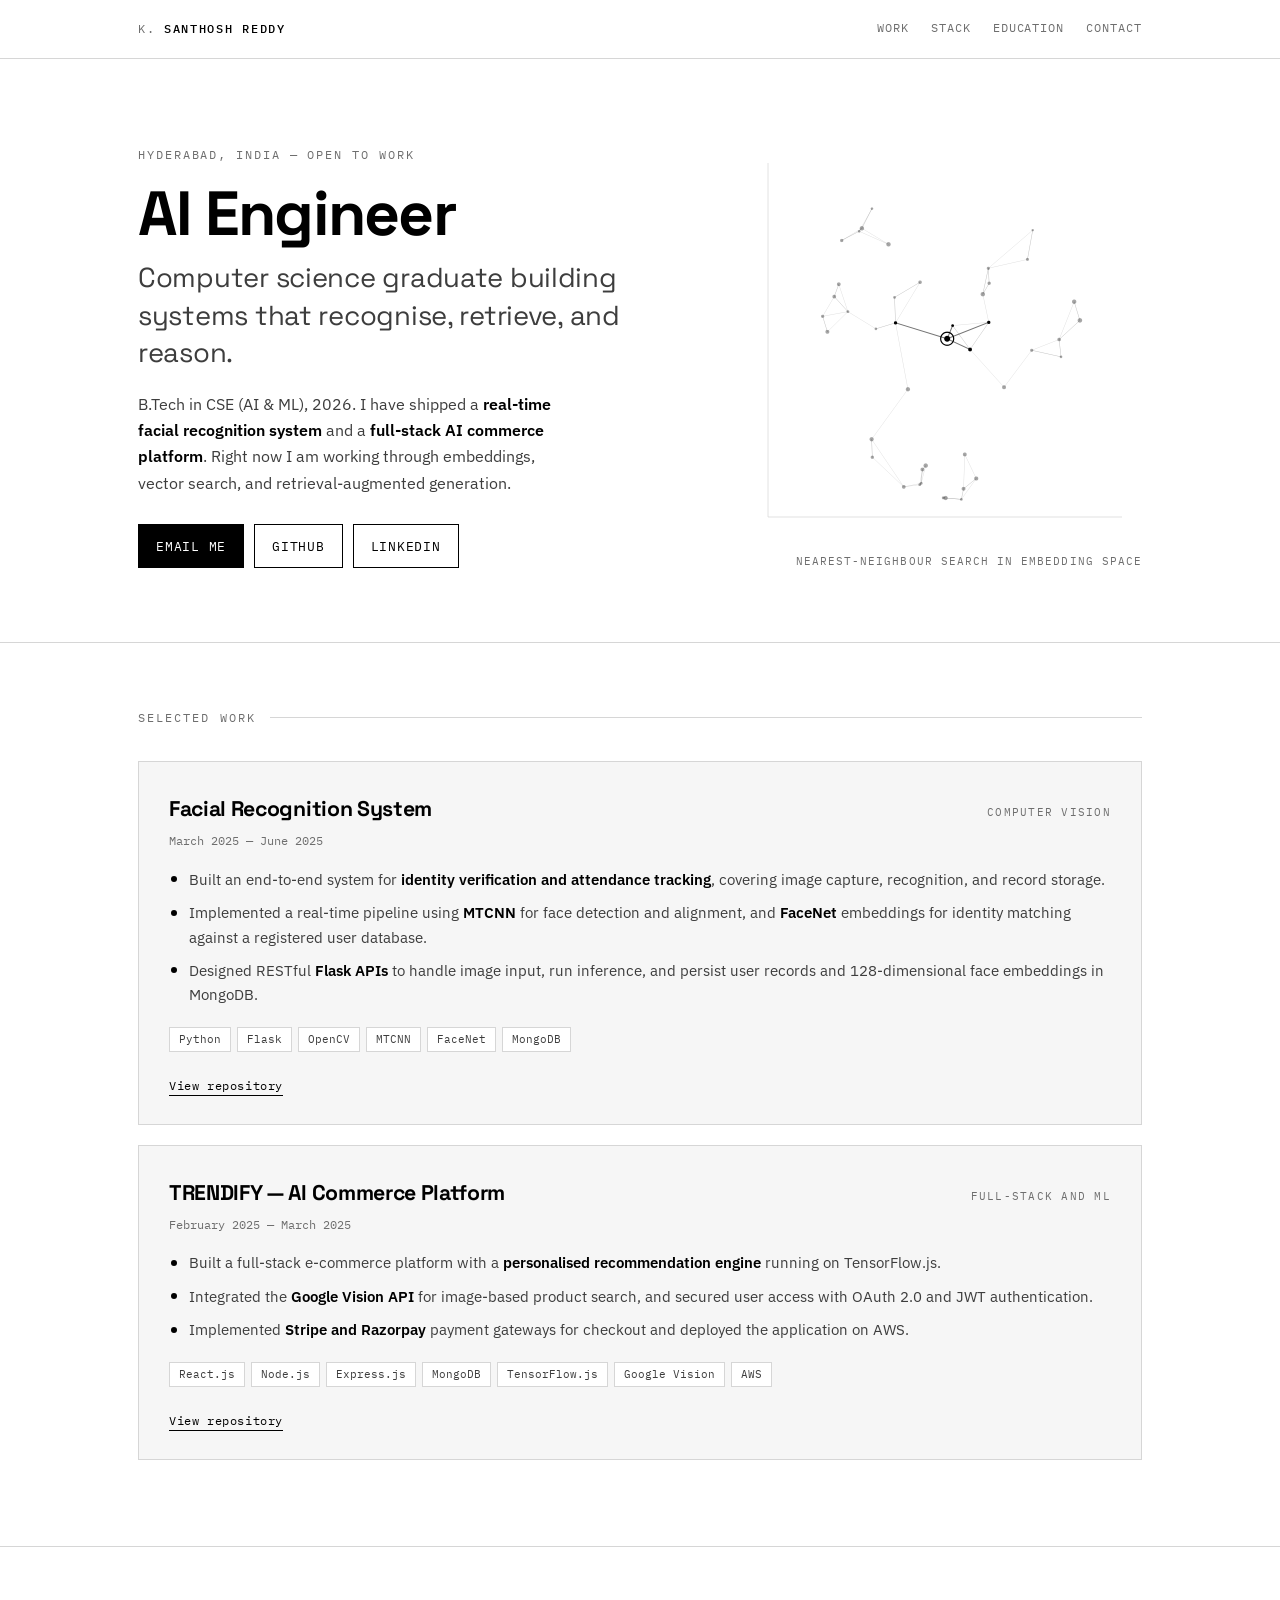
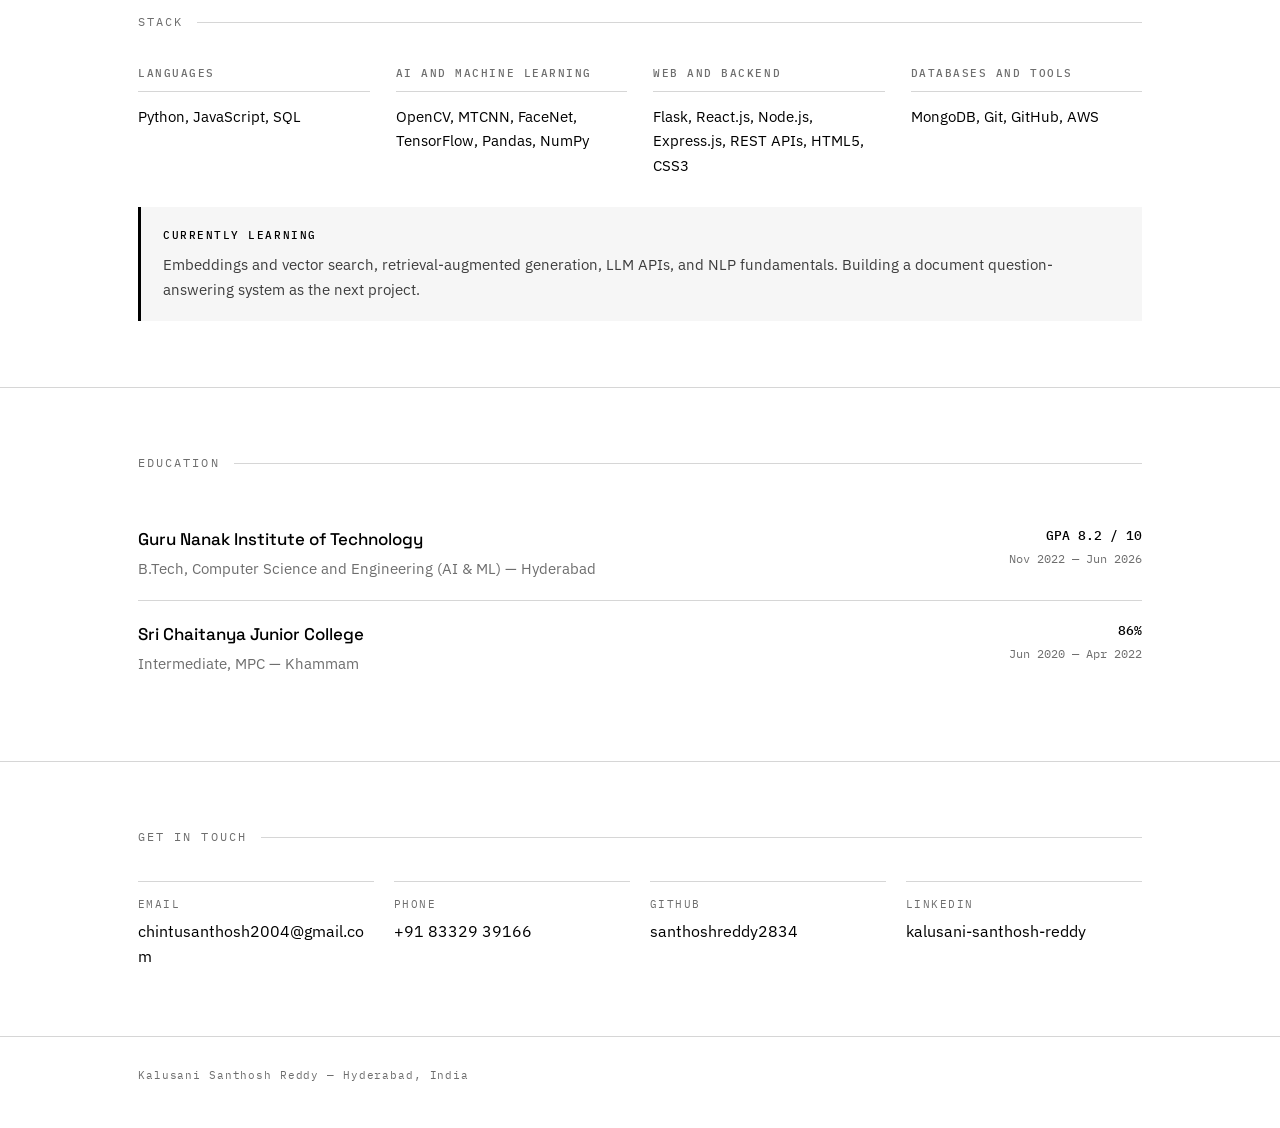
==== index.html @ af3ccf7f "Add files via upload" ====
<!DOCTYPE html>
<html lang="en">
<head>
<meta charset="UTF-8">
<meta name="viewport" content="width=device-width, initial-scale=1.0">
<title>Kalusani Santhosh Reddy — AI Engineer</title>
<meta name="description" content="Computer science graduate building AI systems. Computer vision, full-stack development, and retrieval work.">
<link rel="preconnect" href="https://fonts.googleapis.com">
<link rel="preconnect" href="https://fonts.gstatic.com" crossorigin>
<link href="https://fonts.googleapis.com/css2?family=Space+Grotesk:wght@400;500;700&family=IBM+Plex+Sans:wght@400;500;600&family=IBM+Plex+Mono:wght@400;500&display=swap" rel="stylesheet">
<link rel="stylesheet" href="style.css">
</head>
<body>

<div class="topbar">
  <div class="wrap">
    <a class="mark" href="#top">K. <b>Santhosh Reddy</b></a>
    <nav class="navlinks">
      <a href="#work">Work</a>
      <a href="#stack">Stack</a>
      <a href="#education">Education</a>
      <a href="#contact">Contact</a>
    </nav>
  </div>
</div>

<header class="hero" id="top">
  <div class="wrap">
    <div>
      <p class="eyebrow">Hyderabad, India — Open to work</p>
      <h1>
        AI Engineer
        <span class="thin">Computer science graduate building systems that recognise, retrieve, and reason.</span>
      </h1>
      <p class="lede">
        B.Tech in CSE (AI &amp; ML), 2026. I have shipped a <strong>real-time facial recognition system</strong>
        and a <strong>full-stack AI commerce platform</strong>. Right now I am working through embeddings,
        vector search, and retrieval-augmented generation.
      </p>
      <div class="actions">
        <a class="btn solid" href="mailto:santhoshreddy2834@gmail.com">Email me</a>
        <a class="btn ghost" href="https://github.com/santhoshreddy2834" target="_blank" rel="noopener">GitHub</a>
        <a class="btn ghost" href="https://www.linkedin.com/in/kalusani-santhosh-reddy-b87212301/" target="_blank" rel="noopener">LinkedIn</a>
      </div>
    </div>

    <figure class="viz">
      <canvas id="knn" width="800" height="800" role="img"
              aria-label="Animated diagram of points in a vector space, each linked to its nearest neighbours."></canvas>
      <figcaption>Nearest-neighbour search in embedding space</figcaption>
    </figure>
  </div>
</header>

<main>

<section class="block" id="work">
  <div class="wrap">
    <h2 class="sechead">Selected work</h2>

    <article class="proj">
      <div class="proj-top">
        <h3>Facial Recognition System</h3>
        <span class="domain">Computer vision</span>
      </div>
      <p class="period">March 2025 — June 2025</p>
      <ul>
        <li>Built an end-to-end system for <b>identity verification and attendance tracking</b>, covering image capture, recognition, and record storage.</li>
        <li>Implemented a real-time pipeline using <b>MTCNN</b> for face detection and alignment, and <b>FaceNet</b> embeddings for identity matching against a registered user database.</li>
        <li>Designed RESTful <b>Flask APIs</b> to handle image input, run inference, and persist user records and 128-dimensional face embeddings in MongoDB.</li>
      </ul>
      <div class="stackrow">
        <span class="tag">Python</span><span class="tag">Flask</span><span class="tag">OpenCV</span>
        <span class="tag">MTCNN</span><span class="tag">FaceNet</span><span class="tag">MongoDB</span>
      </div>
      <a class="repo" href="https://github.com/santhoshreddy2834/Facial-Recognition-System" target="_blank" rel="noopener">View repository</a>
    </article>

    <article class="proj">
      <div class="proj-top">
        <h3>TRENDIFY — AI Commerce Platform</h3>
        <span class="domain">Full-stack and ML</span>
      </div>
      <p class="period">February 2025 — March 2025</p>
      <ul>
        <li>Built a full-stack e-commerce platform with a <b>personalised recommendation engine</b> running on TensorFlow.js.</li>
        <li>Integrated the <b>Google Vision API</b> for image-based product search, and secured user access with OAuth 2.0 and JWT authentication.</li>
        <li>Implemented <b>Stripe and Razorpay</b> payment gateways for checkout and deployed the application on AWS.</li>
      </ul>
      <div class="stackrow">
        <span class="tag">React.js</span><span class="tag">Node.js</span><span class="tag">Express.js</span>
        <span class="tag">MongoDB</span><span class="tag">TensorFlow.js</span><span class="tag">Google Vision</span><span class="tag">AWS</span>
      </div>
      <a class="repo" href="https://github.com/santhoshreddy2834/Trendify_Ecommerce" target="_blank" rel="noopener">View repository</a>
    </article>
  </div>
</section>

<section class="block" id="stack">
  <div class="wrap">
    <h2 class="sechead">Stack</h2>
    <div class="skillgrid">
      <div class="skillgroup">
        <h4>Languages</h4>
        <p>Python, JavaScript, SQL</p>
      </div>
      <div class="skillgroup">
        <h4>AI and machine learning</h4>
        <p>OpenCV, MTCNN, FaceNet, TensorFlow, Pandas, NumPy</p>
      </div>
      <div class="skillgroup">
        <h4>Web and backend</h4>
        <p>Flask, React.js, Node.js, Express.js, REST APIs, HTML5, CSS3</p>
      </div>
      <div class="skillgroup">
        <h4>Databases and tools</h4>
        <p>MongoDB, Git, GitHub, AWS</p>
      </div>
    </div>

    <div class="learning">
      <h4>Currently learning</h4>
      <p>Embeddings and vector search, retrieval-augmented generation, LLM APIs, and NLP fundamentals. Building a document question-answering system as the next project.</p>
    </div>
  </div>
</section>

<section class="block" id="education">
  <div class="wrap">
    <h2 class="sechead">Education</h2>
    <div class="edu">
      <div class="edu-left">
        <h3>Guru Nanak Institute of Technology</h3>
        <p>B.Tech, Computer Science and Engineering (AI &amp; ML) — Hyderabad</p>
      </div>
      <div class="edu-right"><b>GPA 8.2 / 10</b>Nov 2022 — Jun 2026</div>
    </div>
    <div class="edu">
      <div class="edu-left">
        <h3>Sri Chaitanya Junior College</h3>
        <p>Intermediate, MPC — Khammam</p>
      </div>
      <div class="edu-right"><b>86%</b>Jun 2020 — Apr 2022</div>
    </div>
  </div>
</section>

<section class="block" id="contact">
  <div class="wrap">
    <h2 class="sechead">Get in touch</h2>
    <div class="contact-grid">
      <div class="cline">
        <span>Email</span>
        <a href="mailto:chintusanthosh2004@gmail.com">chintusanthosh2004@gmail.com</a>
      </div>
      <div class="cline">
        <span>Phone</span>
        <a href="tel:+918332939166">+91 83329 39166</a>
      </div>
      <div class="cline">
        <span>GitHub</span>
        <a href="https://github.com/santhoshreddy2834" target="_blank" rel="noopener">santhoshreddy2834</a>
      </div>
      <div class="cline">
        <span>LinkedIn</span>
        <a href="https://www.linkedin.com/in/kalusani-santhosh-reddy-b87212301/" target="_blank" rel="noopener">kalusani-santhosh-reddy</a>
      </div>
    </div>
  </div>
</section>

</main>

<footer>
  <div class="wrap"><p>Kalusani Santhosh Reddy — Hyderabad, India</p></div>
</footer>

<script src="script.js"></script>
</body>
</html>
---- style.css ----
/* ============================================================
   Kalusani Santhosh Reddy — portfolio
   Black and white. No colour anywhere.
   ============================================================ */

:root{
  --black:#000000;
  --grey-dark:#3D3D3D;
  --grey-mid:#6E6E6E;
  --line:#D6D6D6;
  --off:#F6F6F6;
  --white:#FFFFFF;
  --max:1060px;
}

*{box-sizing:border-box;margin:0;padding:0}

html{scroll-behavior:smooth}

@media (prefers-reduced-motion:reduce){
  html{scroll-behavior:auto}
  *,*::before,*::after{
    animation-duration:.001ms !important;
    transition-duration:.001ms !important;
  }
}

body{
  background:var(--white);
  color:var(--black);
  font-family:'IBM Plex Sans',system-ui,-apple-system,sans-serif;
  font-size:16px;
  line-height:1.6;
  -webkit-font-smoothing:antialiased;
}

.wrap{max-width:var(--max);margin:0 auto;padding:0 28px}

a{color:inherit}
a:focus-visible,button:focus-visible{
  outline:2px solid var(--black);
  outline-offset:3px;
}

/* ---------- top bar ---------- */
.topbar{
  position:sticky;
  top:0;
  z-index:20;
  background:rgba(255,255,255,.92);
  backdrop-filter:blur(8px);
  border-bottom:1px solid var(--line);
}
.topbar .wrap{
  display:flex;
  align-items:center;
  justify-content:space-between;
  height:58px;
  gap:20px;
}
.mark{
  font-family:'IBM Plex Mono',monospace;
  font-size:12px;
  letter-spacing:.14em;
  text-transform:uppercase;
  color:var(--grey-mid);
  text-decoration:none;
  white-space:nowrap;
}
.mark b{color:var(--black);font-weight:500}

.navlinks{display:flex;gap:22px}
.navlinks a{
  font-family:'IBM Plex Mono',monospace;
  font-size:12px;
  letter-spacing:.08em;
  text-transform:uppercase;
  color:var(--grey-mid);
  text-decoration:none;
  padding-bottom:2px;
  border-bottom:1px solid transparent;
  transition:color .18s,border-color .18s;
}
.navlinks a:hover{color:var(--black);border-bottom-color:var(--black)}

@media(max-width:680px){.navlinks{display:none}}

/* ---------- hero ---------- */
.hero{padding:84px 0 72px}
.hero .wrap{
  display:grid;
  grid-template-columns:1.15fr .85fr;
  gap:52px;
  align-items:center;
}

.eyebrow{
  font-family:'IBM Plex Mono',monospace;
  font-size:12px;
  letter-spacing:.16em;
  text-transform:uppercase;
  color:var(--grey-mid);
  margin-bottom:18px;
}

h1{
  font-family:'Space Grotesk',sans-serif;
  font-weight:700;
  font-size:clamp(2.4rem,5.6vw,3.9rem);
  line-height:1.02;
  letter-spacing:-.028em;
  margin-bottom:20px;
}
h1 .thin{
  display:block;
  font-weight:400;
  color:var(--grey-dark);
  font-size:.44em;
  letter-spacing:-.01em;
  line-height:1.35;
  margin-top:14px;
}

.lede{
  font-size:1.03rem;
  color:var(--grey-dark);
  max-width:44ch;
  margin-bottom:28px;
}
.lede strong{color:var(--black);font-weight:600}

.actions{display:flex;flex-wrap:wrap;gap:10px}
.btn{
  display:inline-flex;
  align-items:center;
  font-family:'IBM Plex Mono',monospace;
  font-size:12.5px;
  letter-spacing:.06em;
  text-transform:uppercase;
  text-decoration:none;
  padding:11px 17px;
  border:1px solid var(--black);
  transition:background .18s,color .18s,transform .18s;
}
.btn:hover{transform:translateY(-2px)}
.btn.solid{background:var(--black);color:var(--white)}
.btn.solid:hover{background:var(--grey-dark);border-color:var(--grey-dark)}
.btn.ghost:hover{background:var(--black);color:var(--white)}

/* signature: nearest-neighbour canvas */
.viz{
  position:relative;
  aspect-ratio:1/1;
  width:100%;
  max-width:400px;
  justify-self:end;
}
#knn{width:100%;height:100%;display:block}
.viz figcaption{
  font-family:'IBM Plex Mono',monospace;
  font-size:10.5px;
  letter-spacing:.1em;
  text-transform:uppercase;
  color:var(--grey-mid);
  text-align:right;
  margin-top:10px;
}

@media(max-width:820px){
  .hero .wrap{grid-template-columns:1fr;gap:38px}
  .viz{justify-self:start;max-width:300px}
}

/* ---------- section frame ---------- */
section.block{padding:66px 0;border-top:1px solid var(--line)}

.sechead{
  font-family:'IBM Plex Mono',monospace;
  font-size:11.5px;
  letter-spacing:.18em;
  text-transform:uppercase;
  color:var(--grey-mid);
  margin-bottom:34px;
  display:flex;
  align-items:center;
  gap:14px;
  font-weight:400;
}
.sechead::after{content:'';flex:1;height:1px;background:var(--line)}

/* ---------- projects ---------- */
.proj{
  background:var(--off);
  border:1px solid var(--line);
  padding:30px 30px 26px;
  margin-bottom:20px;
  transition:border-color .2s,transform .2s;
}
.proj:hover{border-color:var(--black);transform:translateY(-2px)}

.proj-top{
  display:flex;
  justify-content:space-between;
  align-items:baseline;
  gap:18px;
  flex-wrap:wrap;
  margin-bottom:6px;
}
.proj h3{
  font-family:'Space Grotesk',sans-serif;
  font-size:1.33rem;
  font-weight:700;
  letter-spacing:-.015em;
}
.domain{
  font-family:'IBM Plex Mono',monospace;
  font-size:10.5px;
  letter-spacing:.12em;
  text-transform:uppercase;
  color:var(--grey-mid);
  white-space:nowrap;
}
.period{
  font-family:'IBM Plex Mono',monospace;
  font-size:11.5px;
  color:var(--grey-mid);
  margin-bottom:16px;
}

.proj ul{list-style:none;margin-bottom:20px}
.proj li{
  position:relative;
  padding-left:20px;
  margin-bottom:9px;
  color:var(--grey-dark);
  font-size:.955rem;
}
.proj li::before{
  content:'';
  position:absolute;
  left:2px;
  top:.62em;
  width:6px;
  height:6px;
  background:var(--black);
  border-radius:50%;
}
.proj li b{color:var(--black);font-weight:600}

.stackrow{display:flex;flex-wrap:wrap;gap:6px;margin-bottom:20px}
.tag{
  font-family:'IBM Plex Mono',monospace;
  font-size:11px;
  padding:3px 9px;
  border:1px solid var(--line);
  color:var(--grey-dark);
  background:var(--white);
}

.repo{
  font-family:'IBM Plex Mono',monospace;
  font-size:12px;
  letter-spacing:.05em;
  text-decoration:none;
  border-bottom:1px solid var(--black);
  padding-bottom:2px;
  transition:opacity .18s;
}
.repo:hover{opacity:.6}

/* ---------- stack ---------- */
.skillgrid{
  display:grid;
  grid-template-columns:repeat(auto-fit,minmax(230px,1fr));
  gap:26px;
}
.skillgroup h4{
  font-family:'IBM Plex Mono',monospace;
  font-size:11px;
  letter-spacing:.14em;
  text-transform:uppercase;
  color:var(--grey-mid);
  margin-bottom:12px;
  padding-bottom:8px;
  border-bottom:1px solid var(--line);
  font-weight:500;
}
.skillgroup p{font-size:.95rem;color:var(--black)}

.learning{
  margin-top:30px;
  padding:20px 22px;
  border-left:3px solid var(--black);
  background:var(--off);
}
.learning h4{
  font-family:'IBM Plex Mono',monospace;
  font-size:11px;
  letter-spacing:.14em;
  text-transform:uppercase;
  color:var(--black);
  margin-bottom:8px;
  font-weight:500;
}
.learning p{font-size:.95rem;color:var(--grey-dark)}

/* ---------- education ---------- */
.edu{
  display:flex;
  justify-content:space-between;
  gap:20px;
  flex-wrap:wrap;
  padding:20px 0;
  border-bottom:1px solid var(--line);
}
.edu:last-child{border-bottom:none}
.edu-left h3{
  font-family:'Space Grotesk',sans-serif;
  font-size:1.06rem;
  font-weight:500;
  margin-bottom:3px;
}
.edu-left p{font-size:.93rem;color:var(--grey-mid)}
.edu-right{
  font-family:'IBM Plex Mono',monospace;
  font-size:12px;
  color:var(--grey-mid);
  text-align:right;
  white-space:nowrap;
}
.edu-right b{
  display:block;
  color:var(--black);
  font-weight:500;
  font-size:13px;
  margin-bottom:2px;
}

/* ---------- contact ---------- */
.contact-grid{
  display:grid;
  grid-template-columns:repeat(auto-fit,minmax(200px,1fr));
  gap:20px;
  margin-top:6px;
}
.cline{border-top:1px solid var(--line);padding-top:14px}
.cline span{
  display:block;
  font-family:'IBM Plex Mono',monospace;
  font-size:10.5px;
  letter-spacing:.14em;
  text-transform:uppercase;
  color:var(--grey-mid);
  margin-bottom:6px;
}
.cline a{
  font-size:.97rem;
  text-decoration:none;
  word-break:break-word;
  border-bottom:1px solid transparent;
  transition:border-color .18s;
}
.cline a:hover{border-bottom-color:var(--black)}

/* ---------- footer ---------- */
footer{padding:30px 0 44px;border-top:1px solid var(--line)}
footer p{
  font-family:'IBM Plex Mono',monospace;
  font-size:11px;
  letter-spacing:.08em;
  color:var(--grey-mid);
}
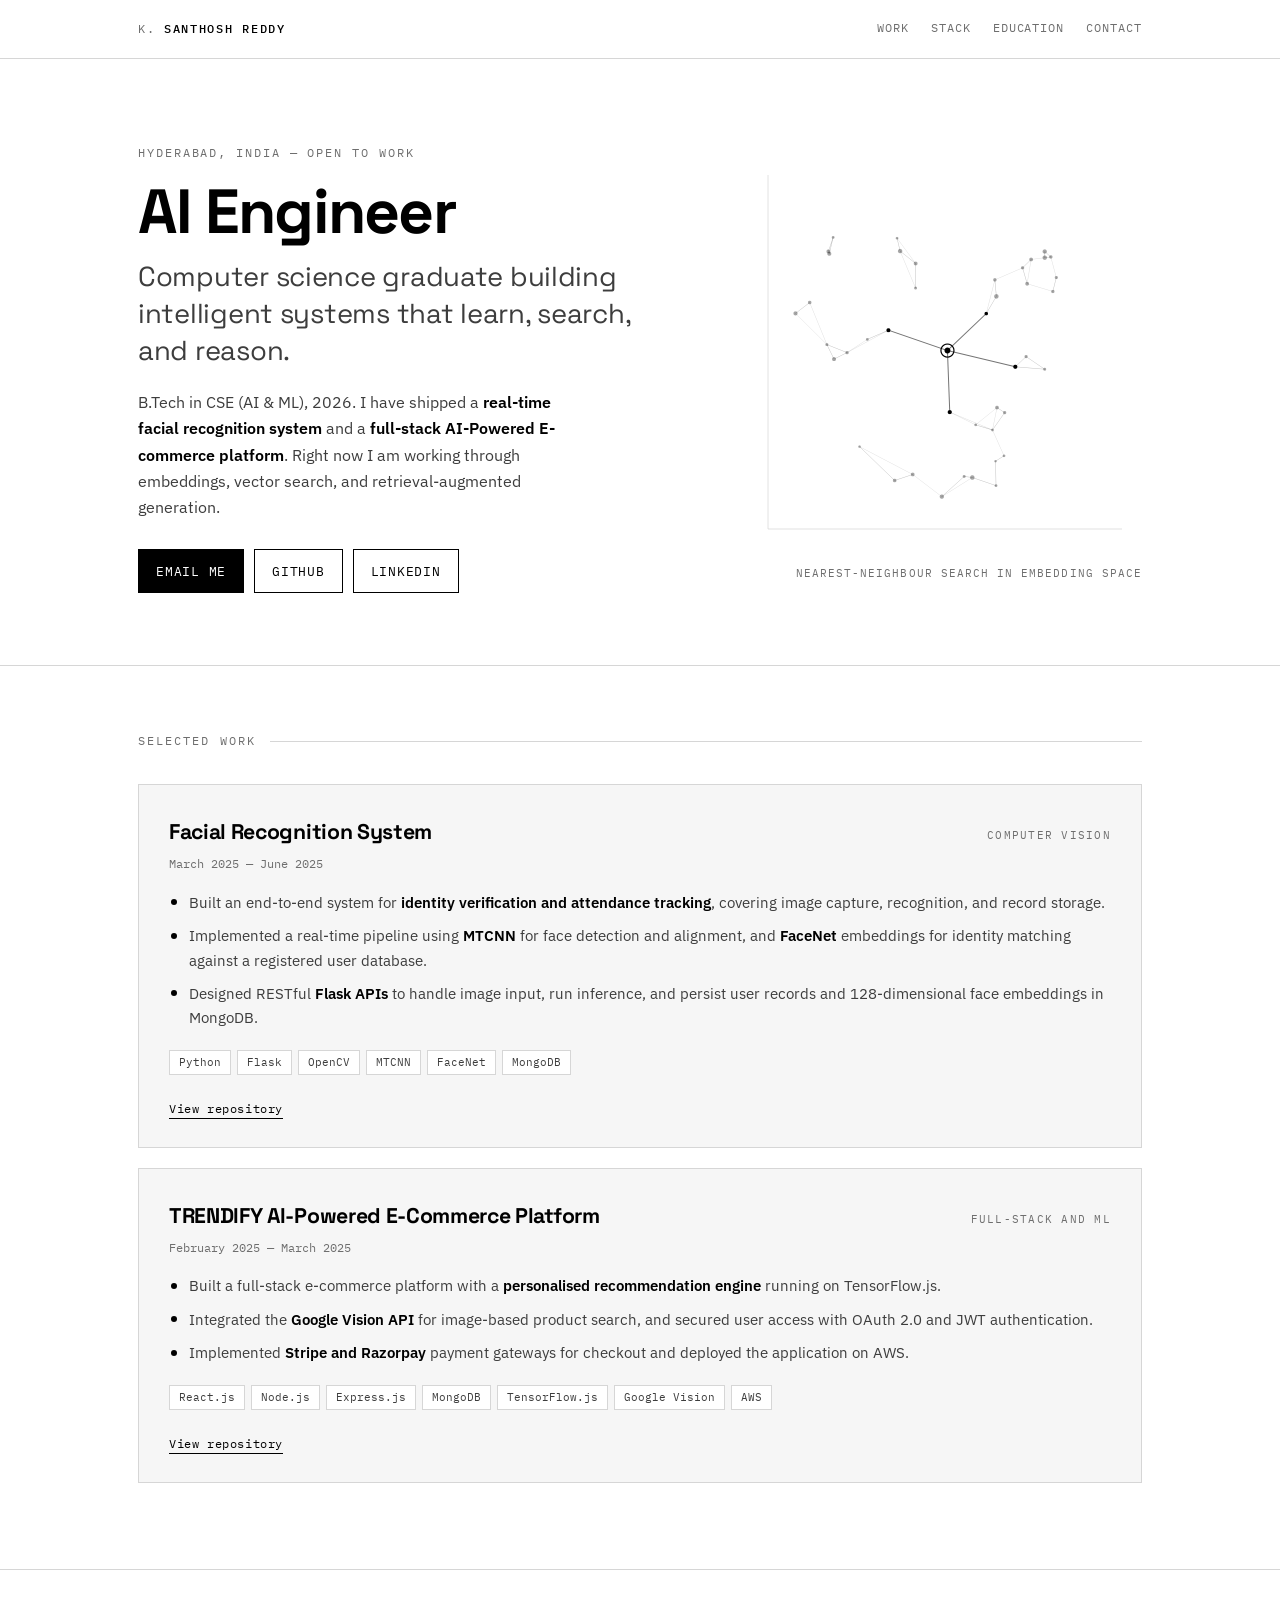
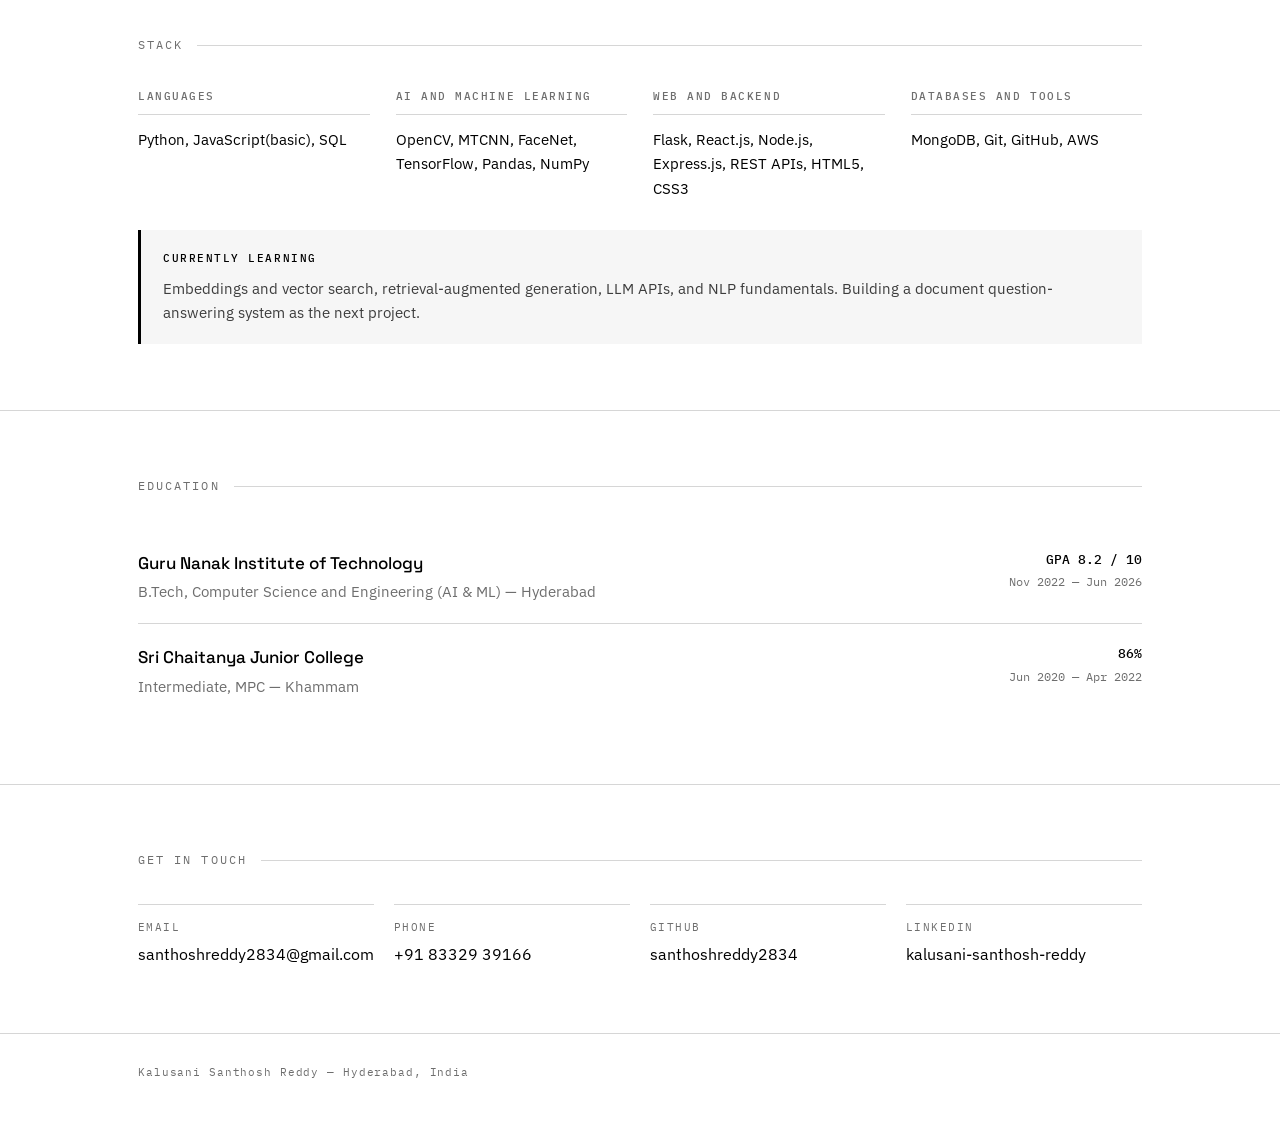
==== commit 4d8a82d3: "Revise content in index.html for accuracy Updated job title and project descriptions for clarity. Mo" ====
--- a/index.html
+++ b/index.html
@@ -30,11 +30,11 @@
       <p class="eyebrow">Hyderabad, India — Open to work</p>
       <h1>
         AI Engineer
-        <span class="thin">Computer science graduate building systems that recognise, retrieve, and reason.</span>
+        <span class="thin">Computer science graduate building intelligent systems that learn, search, and reason.</span>
       </h1>
       <p class="lede">
         B.Tech in CSE (AI &amp; ML), 2026. I have shipped a <strong>real-time facial recognition system</strong>
-        and a <strong>full-stack AI commerce platform</strong>. Right now I am working through embeddings,
+        and a <strong>full-stack AI-Powered E-commerce platform</strong>. Right now I am working through embeddings,
         vector search, and retrieval-augmented generation.
       </p>
       <div class="actions">
@@ -78,7 +78,7 @@
 
     <article class="proj">
       <div class="proj-top">
-        <h3>TRENDIFY — AI Commerce Platform</h3>
+        <h3>TRENDIFY AI-Powered E-Commerce Platform</h3>
         <span class="domain">Full-stack and ML</span>
       </div>
       <p class="period">February 2025 — March 2025</p>
@@ -102,7 +102,7 @@
     <div class="skillgrid">
       <div class="skillgroup">
         <h4>Languages</h4>
-        <p>Python, JavaScript, SQL</p>
+        <p>Python, JavaScript(basic), SQL</p>
       </div>
       <div class="skillgroup">
         <h4>AI and machine learning</h4>
@@ -151,7 +151,7 @@
     <div class="contact-grid">
       <div class="cline">
         <span>Email</span>
-        <a href="mailto:chintusanthosh2004@gmail.com">chintusanthosh2004@gmail.com</a>
+        <a href="mailto:santhoshreddy2834@gmail.com">santhoshreddy2834@gmail.com</a>
       </div>
       <div class="cline">
         <span>Phone</span>
@@ -177,4 +177,4 @@
 
 <script src="script.js"></script>
 </body>
-</html>+</html>
